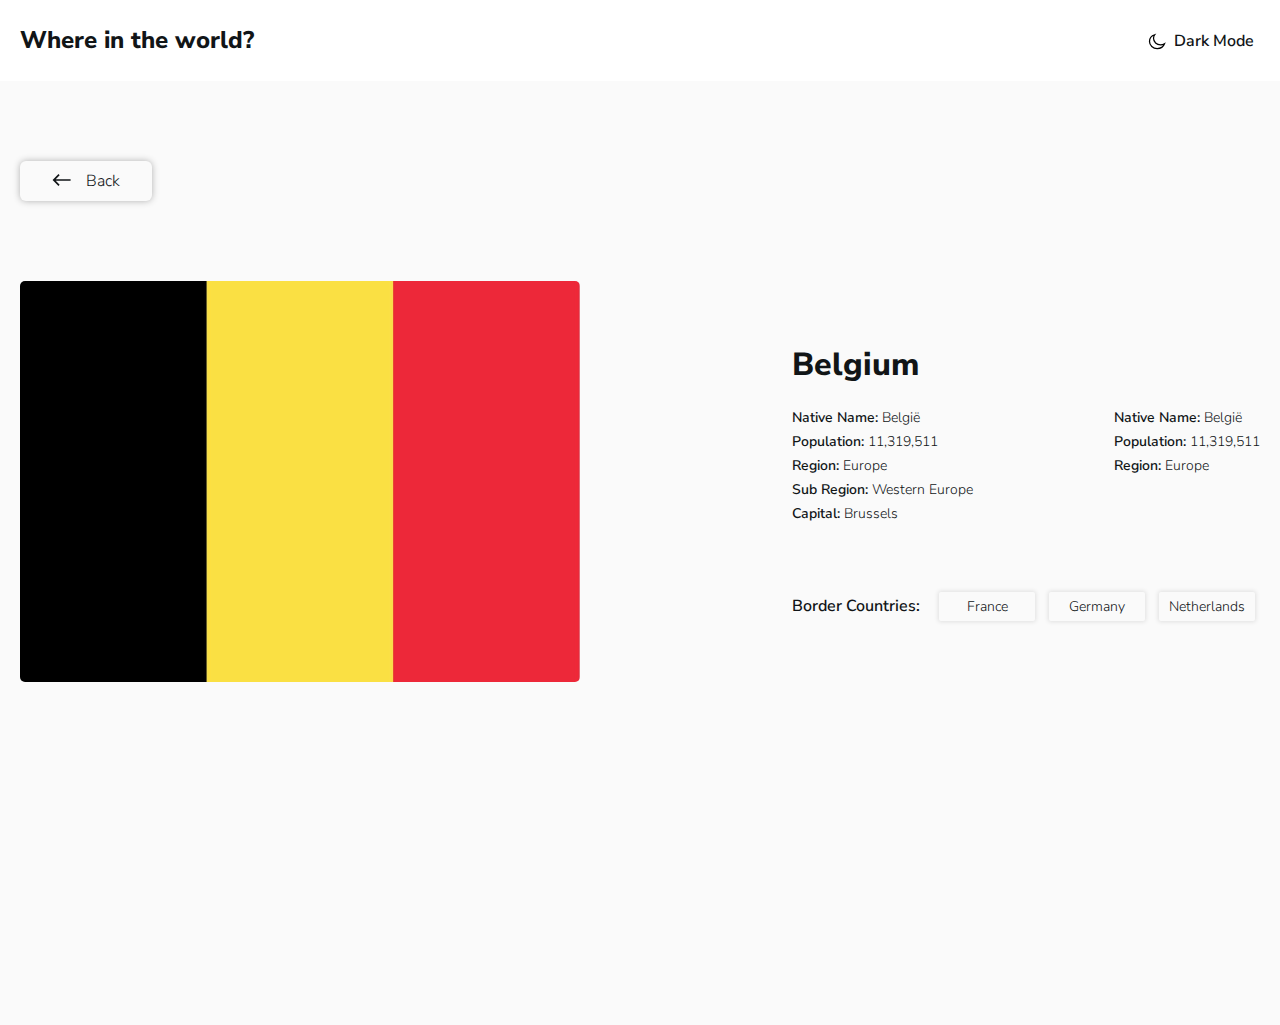
==== more.html @ fc8e3f07 "Add page more and styles" ====
<!DOCTYPE html>
<html lang="en">

<head>
  <meta charset="UTF-8">
  <meta http-equiv="X-UA-Compatible" content="IE=edge">
  <meta name="viewport" content="width=device-width, initial-scale=1.0">
  <title>Countries</title>

  <!-- GOOGLE-FONTS -->
  <link rel="preconnect" href="https://fonts.googleapis.com">
  <link rel="preconnect" href="https://fonts.gstatic.com" crossorigin>
  <link
    href="https://fonts.googleapis.com/css2?family=Alata&family=Josefin+Sans:wght@300&family=Nunito+Sans:wght@300;400;800&display=swap"
    rel="stylesheet">

  <!-- STYLES -->
  <link rel="stylesheet" href="../css/normalize.css">
  <link rel="stylesheet" href="../css/style.css">

</head>

<body>


  <!-- SITE-HEADER -->
  <header class="site-header">
    <div class="container">
      <div class="site-header-wrapper">
        <h2 class="site-header-heading">Where in the world?</h2>
        <button class="button">Dark Mode</button>
      </div>
    </div>
  </header>


  <main class="main-content main-page-more">
    <section class="site-main">
      <div class="container">

        <!-- BACK-LINK -->
        <div class="back-link-block">
          <a class="back-link" href="/index.html"><svg width="19" height="12" fill="none"
              xmlns="http://www.w3.org/2000/svg">
              <path fill-rule="evenodd" clip-rule="evenodd"
                d="m6.464.107 1.179 1.179-3.89 3.889h14.85v1.65H3.753l3.89 3.889-1.179 1.179L.572 6 6.464.107Z"
                fill="currentColor" />
            </svg> <span class="back-link-text">Back </span></a>
        </div>

        <div class="warapper">
          <img class="flag-img" src="img/flag-belgium.png" alt="flag belgium" width="560" height="401"
            srcset="img/flag-belgium.png 1x, img/flag-belgium.png@2x 2x">
          <div class="block">
            <h2 class="more-info-heading">Belgium</h2>
            <div class="text-info-wrapper">
              <div class="more-info-text-block-left">
                <p class="about-states-text">Native Name: <span class="info">België</span></p>
                <p class="about-states-text">Population: <span class="info">11,319,511</span></p>
                <p class="about-states-text">Region: <span class="info"> Europe</span></p>
                <p class="about-states-text">Sub Region: <span class="info">Western Europe</span></p>
                <p class="about-states-text">Capital: <span class="info">Brussels</span></p>
              </div>

              <div class="more-info-text-block-right">
                <p class="about-states-text">Native Name: <span class="info">België</span></p>
                <p class="about-states-text">Population: <span class="info">11,319,511</span></p>
                <p class="about-states-text">Region: <span class="info"> Europe</span></p>
              </div>
            </div>
            <div class="more-info-bottom-block">
              <h3 class="bottom-block-heading">Border Countries:</h3>
              <a class="bottom-block-link bottom-block-link-1" href="index.html">France</a>
              <a class="bottom-block-link bottom-block-link-2" href="index.html">Germany</a>
              <a class="bottom-block-link bottom-block-link-3" href="index.html">Netherlands</a>
             </div>
          </div>
          </section>



  </main>

  <script src="./js/main.js"></script>

</body>

</html>
---- css/style.css ----
/* CUSTOM */
:root {
  --primary: #111517;
  --header-bg: #fff;
  --main-content-bg: #FAFAFA;
  --card-bg: #fff;
  --card-text: #111517;
  --text-color: #979899;
  --select-text: #111517;
  --button-color: #fff;
}

.dark-mode {
  --primary: #fff;
  --header-bg: #2B3844;
  --main-content-bg: #202C36;
  --card-bg: #2B3844;
  --card-text:#848484;
  --text-color: #fff;
  --select-text: #fff;
  --button-color: #111517;
}

* {
  box-sizing: border-box;
}

/* GLOBAL FOCUS */
*:focus {
  outline: 3px dashed var(--primary);
  outline-offset: 3px;
  transition: 0.4s ease;
}

html {
  height: 100%;
  scroll-behavior: smooth;
}

body {
  display: flex;
  flex-direction: column;
  height: 100%;
  padding: 0;
  margin: 0;
  font-family: 'Nunito Sans', 'Arial', sans-serif;
  font-weight: 300;
}

img {
  max-width: 100%;
  height: auto;
}

 /* CONTAINER */
 .container {
  width: 100%;
  max-width: 1320px;
  padding-left: 20px;
  padding-right: 20px;
  margin-left: auto;
  margin-right: auto;
}



/* SITE-HEADER */

.site-header {
  padding-top: 24px;
  padding-bottom: 24px;
  background-color: var(--header-bg);
  box-shadow: 0px 2px 4px rgba(0, 0, 0, 0.0562443);
}

.site-header-wrapper {
  display: flex;
  justify-content: space-between;
  align-items: center;
}

.site-header-heading {
  display: inline-block;
  margin: 0;
  margin-right: 25px;
  flex-shrink: 0;
  font-size: 24px;
  font-weight: 800;
  line-height: 33px;
  color: var(--primary);
}

.button {
  flex-shrink: 0;
  padding-left: 27px;
  font-size: 16px;
  font-weight: 600;
  line-height: 22px;
  border: none;
  color: var(--primary);
  background-color: initial;
  font-weight: 600;
  background-image: url("../img/month.svg");
  background-repeat: no-repeat;
  background-position:  left center;
}


.main-content {
  padding-top: 24px;
  background-color: var(--main-content-bg);
}


/* SECTION-SEARCH-WRAPPER */

.section-search {
  padding-top: 24px;
  padding-bottom: 24px;
}

.section-search-wrapper {
  display: flex;
  justify-content: space-between;
  align-items: center;
}

.search-input {
  width: 480px;
  padding-top: 18px;
  padding-bottom: 18px;
  padding-left: 74px;
  font-size: 14px;
  font-weight: 400;
  line-height: 20px;
  border: none;
  background-color: var(--header-bg);
  color:var(--primary);
  box-shadow: 0px 2px 9px rgba(0, 0, 0, 0.0532439);
  border-radius: 5px;
  background-image: url("../img/search.svg");
  background-repeat: no-repeat;
  background-size: 18px 18px;
  background-position: 32px center ;
}

.search-input::placeholder {
  font-size: 14px;
  font-weight: 400;
  line-height: 20px;
  color:var(--primary);
}

.select {
  width: 200px;
  padding: 18px 7px 18px 24px;
  border: none;
  background-color: var(--header-bg);
  color:var(--primary);
  box-shadow: 0px 2px 9px rgba(0, 0, 0, 0.0532439);
  border-radius: 5px;
}


/* SECTION-ABOUT-STATES */

.about-states {
  padding-top: 24px;
}

.about-states-list {
  display: flex;
  flex-wrap: wrap;
  padding: 0;
  margin: 0;
  list-style: none;
  flex-shrink: 0;
}

.about-states-list-item {
  max-width: 264px;
  border-radius: 5px;
  background-color: var(--card-bg);
  margin-right: 74px;
  margin-bottom: 74px;
}

.about-states-list-item:nth-child(4n) {
  margin-right: 0;
}

.about-states-img {
  display: block;
  width: 264px;
  height: 160px;
  border-radius: 5px;
}

.item-block {
  padding: 24px 0px 46px 24px;
}

.about-states-link {
  display: inline-block;
  margin: 0;
  margin-bottom: 16px;
  display: inline-block;
  font-size: 18px;
  font-weight: 800;
  line-height: 26px;
  color: var(--primary);
  text-decoration: none;
}

.about-states-text {
  margin: 0;
  font-size: 14px;
  font-weight: 600;
  line-height: 16px;
  color: var(--primary);
}

.about-states-text:not(:last-child) {
  margin-bottom: 8px;
}

.info {
  font-size: 14px;
  font-weight: 300;
  line-height: 16px;
  color: var(--primary);
}



/* PAGE MORE */
.main-page-more {
  padding-top: 80px;
  padding-bottom: 343px;
}

.site-main {
}

.back-link-block {
  padding-bottom: 80px;
}
.back-link {
  display: inline-block;
  padding: 10px 32px;
  font-size: 16px;
  font-weight: 300;
  line-height: 20px;
  box-shadow: 0px 0px 7px rgba(0, 0, 0, 0.293139);
  border-radius: 6px;
  color: var(--primary);
  text-decoration: none;
}

.back-link-text {
  margin-left: 11px;
}

.warapper {
  display: flex;
  justify-content: space-between;
  align-items: center;
}
.flag-img {
  display: block;
  width: 560px;
  height: 401px;
  border-radius: 5px;
}
.text-info-wrapper {
  display: flex;
  justify-content: space-between;
}
.more-info-heading {
  display: inline-block;
  margin: 0;
  margin-bottom: 23px;
  font-size: 32px;
  font-weight: 800;
  line-height: 44px;
  color: var(--primary);
}
.more-info-text-block-left {
  margin-right: 141px;
}
.about-states-text {
}
.info {
}
.more-info-text-block-right {
}

.more-info-bottom-block {
  padding-top: 70px;
}
.bottom-block-heading {
  display: inline-block;
  margin: 0;
  margin-right: 15px;
  font-weight: 600;
  font-size: 16px;
  line-height: 24px;
  color: var(--primary);
}
.bottom-block-link {
  display: inline-block;
  width: 96px;
  text-decoration: none;
  font-size: 14px;
  font-weight: 300;
  line-height: 19px;
  box-shadow: 0px 0px 4px 1px rgba(0, 0, 0, 0.104931);
  border-radius: 2px;
  color: var(--primary);
}

.bottom-block-link-1 {
  padding: 5px 28px;
}

.bottom-block-link-2 {
  padding: 5px 20px;
}

.bottom-block-link-3 {
  padding: 5px 10px;
}

.bottom-block-link:not(:last-child) {
  margin-right: 10px;
}
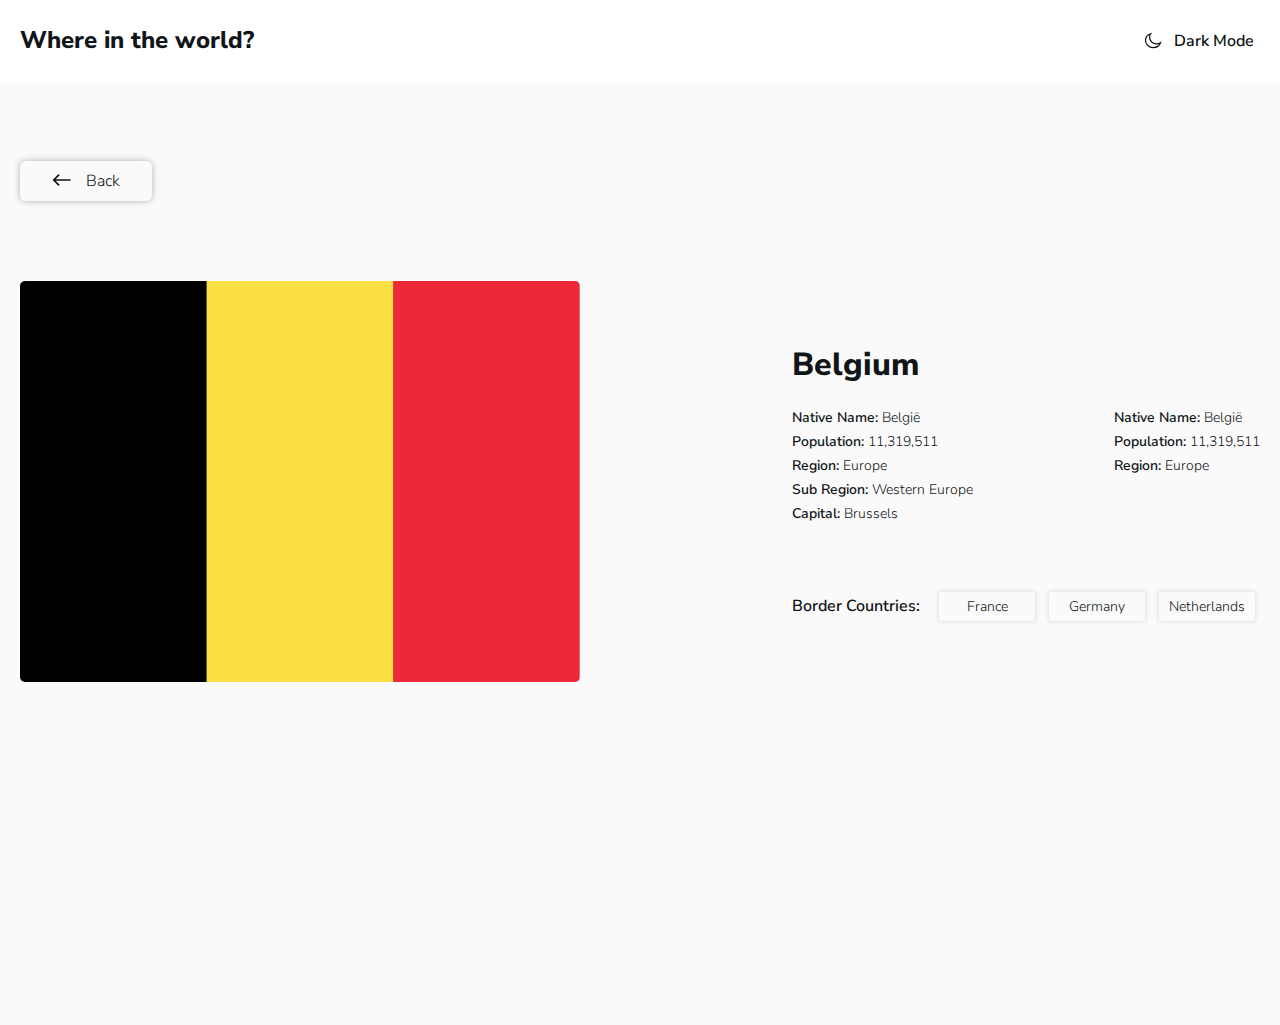
==== commit 72e4b6ac: "Add dark-mode button background img change svg" ====
--- a/more.html
+++ b/more.html
@@ -15,8 +15,9 @@
     rel="stylesheet">
 
   <!-- STYLES -->
-  <link rel="stylesheet" href="../css/normalize.css">
-  <link rel="stylesheet" href="../css/style.css">
+  <link rel="stylesheet" href="css/min.css">
+  <!-- <link rel="stylesheet" href="./css/normalize.css">
+  <link rel="stylesheet" href="./css/style.css"> -->
 
 </head>
 
@@ -28,7 +29,12 @@
     <div class="container">
       <div class="site-header-wrapper">
         <h2 class="site-header-heading">Where in the world?</h2>
-        <button class="button">Dark Mode</button>
+        <button class="button" type="button" id="chk">
+          <svg width="20" height="20" viewBox="0 0 20 20" fill="none" xmlns="http://www.w3.org/2000/svg">
+            <path fill-rule="evenodd" clip-rule="evenodd" d="M13.5532 13.815C9.66857 13.815 6.51929 10.9278 6.51929 7.36821C6.51929 6.0253 6.96679 4.78158 7.73143 3.75C4.69036 4.69515 2.5 7.33122 2.5 10.4381C2.5 14.3385 5.94929 17.5 10.2036 17.5C13.5929 17.5 16.4696 15.4932 17.5 12.7045C16.375 13.4048 15.0161 13.815 13.5532 13.815Z" fill="#fff" stroke="currentColor" stroke-width="1.25"/>
+            </svg>
+          <span class="dark-mode-button-text">Dark Mode</span>
+        </button>
       </div>
     </div>
   </header>
@@ -55,17 +61,17 @@
             <h2 class="more-info-heading">Belgium</h2>
             <div class="text-info-wrapper">
               <div class="more-info-text-block-left">
-                <p class="about-states-text">Native Name: <span class="info">België</span></p>
-                <p class="about-states-text">Population: <span class="info">11,319,511</span></p>
-                <p class="about-states-text">Region: <span class="info"> Europe</span></p>
-                <p class="about-states-text">Sub Region: <span class="info">Western Europe</span></p>
-                <p class="about-states-text">Capital: <span class="info">Brussels</span></p>
+                <h3 class="about-states-text">Native Name: <span class="info">België</span></h3>
+                <h3 class="about-states-text">Population: <span class="info">11,319,511</span></h3>
+                <h3 class="about-states-text">Region: <span class="info"> Europe</span></h3>
+                <h3 class="about-states-text">Sub Region: <span class="info">Western Europe</span></h3>
+                <h3 class="about-states-text">Capital: <span class="info">Brussels</span></h3>
               </div>
 
               <div class="more-info-text-block-right">
-                <p class="about-states-text">Native Name: <span class="info">België</span></p>
-                <p class="about-states-text">Population: <span class="info">11,319,511</span></p>
-                <p class="about-states-text">Region: <span class="info"> Europe</span></p>
+                <h3 class="about-states-text">Native Name: <span class="info">België</span></h3>
+                <h3 class="about-states-text">Population: <span class="info">11,319,511</span></h3>
+                <h3 class="about-states-text">Region: <span class="info"> Europe</span></h3>
               </div>
             </div>
             <div class="more-info-bottom-block">
@@ -75,7 +81,9 @@
               <a class="bottom-block-link bottom-block-link-3" href="index.html">Netherlands</a>
              </div>
           </div>
-          </section>
+        </div>
+       </div>
+      </section>
 
 
 
--- a/css/min.css
+++ b/css/min.css
@@ -0,0 +1 @@
+/*! normalize.css v8.0.1 | MIT License | github.com/necolas/normalize.css */html{line-height:1.15;-webkit-text-size-adjust:100%}body{margin:0}main{display:block}h1{font-size:2em;margin:.67em 0}hr{-webkit-box-sizing:content-box;box-sizing:content-box;height:0;overflow:visible}pre{font-family:monospace,monospace;font-size:1em}a{background-color:transparent}abbr[title]{border-bottom:none;text-decoration:underline;-webkit-text-decoration:underline dotted;text-decoration:underline dotted}b,strong{font-weight:bolder}code,kbd,samp{font-family:monospace,monospace;font-size:1em}small{font-size:80%}sub,sup{font-size:75%;line-height:0;position:relative;vertical-align:baseline}sub{bottom:-.25em}sup{top:-.5em}img{border-style:none}button,input,optgroup,select,textarea{font-family:inherit;font-size:100%;line-height:1.15;margin:0}button,input{overflow:visible}button,select{text-transform:none}[type=button],[type=reset],[type=submit],button{-webkit-appearance:button}[type=button]::-moz-focus-inner,[type=reset]::-moz-focus-inner,[type=submit]::-moz-focus-inner,button::-moz-focus-inner{border-style:none;padding:0}[type=button]:-moz-focusring,[type=reset]:-moz-focusring,[type=submit]:-moz-focusring,button:-moz-focusring{outline:1px dotted ButtonText}fieldset{padding:.35em .75em .625em}legend{-webkit-box-sizing:border-box;box-sizing:border-box;color:inherit;display:table;max-width:100%;padding:0;white-space:normal}progress{vertical-align:baseline}textarea{overflow:auto}[type=checkbox],[type=radio]{-webkit-box-sizing:border-box;box-sizing:border-box;padding:0}[type=number]::-webkit-inner-spin-button,[type=number]::-webkit-outer-spin-button{height:auto}[type=search]{-webkit-appearance:textfield;outline-offset:-2px}[type=search]::-webkit-search-decoration{-webkit-appearance:none}::-webkit-file-upload-button{-webkit-appearance:button;font:inherit}details{display:block}summary{display:list-item}template{display:none}[hidden]{display:none}:root{--primary:#111517;--header-bg:#fff;--main-content-bg:#FAFAFA;--card-bg:#fff;--card-text:#111517;--text-color:#979899;--select-text:#111517;--button-color:#fff}.dark-mode{--primary:#fff;--header-bg:#2B3844;--main-content-bg:#202C36;--card-bg:#2B3844;--card-text:#848484;--text-color:#fff;--select-text:#fff;--button-color:#111517}*{-webkit-box-sizing:border-box;box-sizing:border-box}:focus{outline:3px dashed var(--primary);outline-offset:3px;-webkit-transition:.4s ease;-o-transition:.4s ease;transition:.4s ease}html{height:100%;scroll-behavior:smooth}body{display:-webkit-box;display:-ms-flexbox;display:flex;-webkit-box-orient:vertical;-webkit-box-direction:normal;-ms-flex-direction:column;flex-direction:column;height:100%;padding:0;margin:0;font-family:'Nunito Sans',Arial,sans-serif;font-weight:300}img{max-width:100%;height:auto}.container{width:100%;max-width:1320px;padding-left:20px;padding-right:20px;margin-left:auto;margin-right:auto}.site-header{padding-top:24px;padding-bottom:24px;background-color:var(--header-bg);-webkit-box-shadow:0 2px 4px rgba(0,0,0,.0562443);box-shadow:0 2px 4px rgba(0,0,0,.0562443)}.site-header-wrapper{display:-webkit-box;display:-ms-flexbox;display:flex;-webkit-box-pack:justify;-ms-flex-pack:justify;justify-content:space-between;-webkit-box-align:center;-ms-flex-align:center;align-items:center}.site-header-heading{display:inline-block;margin:0;margin-right:25px;-ms-flex-negative:0;flex-shrink:0;font-size:24px;font-weight:800;line-height:33px;color:var(--primary)}.button{-ms-flex-negative:0;flex-shrink:0;display:-webkit-box;display:-ms-flexbox;display:flex;text-align:center;font-size:16px;font-weight:600;line-height:22px;border:none;color:var(--primary);background-color:initial;font-weight:600;cursor:pointer}.dark-mode-button-text{margin-left:11px}.main-content{padding-top:24px;background-color:var(--main-content-bg)}.section-search{padding-top:24px;padding-bottom:24px}.section-search-wrapper{display:-webkit-box;display:-ms-flexbox;display:flex;-webkit-box-pack:justify;-ms-flex-pack:justify;justify-content:space-between;-webkit-box-align:center;-ms-flex-align:center;align-items:center}.search-input{width:480px;padding-top:18px;padding-bottom:18px;padding-left:74px;font-size:14px;font-weight:400;line-height:20px;border:none;background-color:var(--header-bg);color:var(--primary);-webkit-box-shadow:0 2px 9px rgba(0,0,0,.0532439);box-shadow:0 2px 9px rgba(0,0,0,.0532439);border-radius:5px;background-image:url("../img/search.svg");background-repeat:no-repeat;background-size:18px 18px;background-position:32px center}.search-input::-webkit-input-placeholder{font-size:14px;font-weight:400;line-height:20px;color:var(--primary)}.search-input::-moz-placeholder{font-size:14px;font-weight:400;line-height:20px;color:var(--primary)}.search-input:-ms-input-placeholder{font-size:14px;font-weight:400;line-height:20px;color:var(--primary)}.search-input::-ms-input-placeholder{font-size:14px;font-weight:400;line-height:20px;color:var(--primary)}.search-input::placeholder{font-size:14px;font-weight:400;line-height:20px;color:var(--primary)}.select{width:200px;padding:18px 7px 18px 24px;border:none;background-color:var(--header-bg);color:var(--primary);-webkit-box-shadow:0 2px 9px rgba(0,0,0,.0532439);box-shadow:0 2px 9px rgba(0,0,0,.0532439);border-radius:5px}.about-states{padding-top:24px}.about-states-list{display:-webkit-box;display:-ms-flexbox;display:flex;-ms-flex-wrap:wrap;flex-wrap:wrap;padding:0;margin:0;list-style:none;-ms-flex-negative:0;flex-shrink:0}.about-states-list-item{max-width:264px;border-radius:5px;background-color:var(--card-bg);margin-right:74px;margin-bottom:74px}.about-states-list-item:nth-child(4n){margin-right:0}.about-states-img{display:block;width:264px;height:160px;border-radius:5px 5px 0 0}.item-block{padding:24px 0 46px 24px}.about-states-link{display:inline-block;margin:0;margin-bottom:16px;display:inline-block;font-size:18px;font-weight:800;line-height:26px;color:var(--primary);text-decoration:none}.about-states-text{margin:0;font-size:14px;font-weight:600;line-height:16px;color:var(--primary)}.about-states-text:not(:last-child){margin-bottom:8px}.info{font-size:14px;font-weight:300;line-height:16px;color:var(--primary)}.main-page-more{padding-top:80px;padding-bottom:343px}.back-link-block{padding-bottom:80px}.back-link{display:inline-block;padding:10px 32px;font-size:16px;font-weight:300;line-height:20px;-webkit-box-shadow:0 0 7px rgba(0,0,0,.293139);box-shadow:0 0 7px rgba(0,0,0,.293139);border-radius:6px;color:var(--primary);text-decoration:none}.back-link-text{margin-left:11px}.warapper{display:-webkit-box;display:-ms-flexbox;display:flex;-webkit-box-pack:justify;-ms-flex-pack:justify;justify-content:space-between;-webkit-box-align:center;-ms-flex-align:center;align-items:center}.flag-img{display:block;width:560px;height:401px;margin-right:25px;border-radius:5px}.text-info-wrapper{display:-webkit-box;display:-ms-flexbox;display:flex;-webkit-box-pack:justify;-ms-flex-pack:justify;justify-content:space-between}.more-info-heading{display:inline-block;margin:0;margin-bottom:23px;font-size:32px;font-weight:800;line-height:44px;color:var(--primary)}.more-info-text-block-left{margin-right:141px}.more-info-bottom-block{padding-top:70px}.bottom-block-heading{display:inline-block;margin:0;margin-right:15px;font-weight:600;font-size:16px;line-height:24px;color:var(--primary)}.bottom-block-link{display:inline-block;width:96px;text-decoration:none;font-size:14px;font-weight:300;line-height:19px;-webkit-box-shadow:0 0 4px 1px rgba(0,0,0,.104931);box-shadow:0 0 4px 1px rgba(0,0,0,.104931);border-radius:2px;color:var(--primary)}.bottom-block-link-1{padding:5px 28px}.bottom-block-link-2{padding:5px 20px}.bottom-block-link-3{padding:5px 10px}.bottom-block-link:not(:last-child){margin-right:10px}--- a/css/style.css
+++ b/css/style.css
@@ -92,7 +92,8 @@
 
 .button {
   flex-shrink: 0;
-  padding-left: 27px;
+  display: flex;
+  text-align: center;
   font-size: 16px;
   font-weight: 600;
   line-height: 22px;
@@ -100,11 +101,12 @@
   color: var(--primary);
   background-color: initial;
   font-weight: 600;
-  background-image: url("../img/month.svg");
-  background-repeat: no-repeat;
-  background-position:  left center;
-}
-
+  cursor: pointer;
+}
+
+.dark-mode-button-text {
+  margin-left: 11px;
+}
 
 .main-content {
   padding-top: 24px;
@@ -193,7 +195,7 @@
   display: block;
   width: 264px;
   height: 160px;
-  border-radius: 5px;
+  border-radius: 5px 5px 0px 0px;
 }
 
 .item-block {
@@ -230,7 +232,6 @@
   line-height: 16px;
   color: var(--primary);
 }
-
 
 
 /* PAGE MORE */
@@ -239,12 +240,10 @@
   padding-bottom: 343px;
 }
 
-.site-main {
-}
-
 .back-link-block {
   padding-bottom: 80px;
 }
+
 .back-link {
   display: inline-block;
   padding: 10px 32px;
@@ -266,16 +265,20 @@
   justify-content: space-between;
   align-items: center;
 }
+
 .flag-img {
   display: block;
   width: 560px;
   height: 401px;
+  margin-right: 25px;
   border-radius: 5px;
 }
+
 .text-info-wrapper {
   display: flex;
   justify-content: space-between;
 }
+
 .more-info-heading {
   display: inline-block;
   margin: 0;
@@ -285,19 +288,15 @@
   line-height: 44px;
   color: var(--primary);
 }
+
 .more-info-text-block-left {
   margin-right: 141px;
 }
-.about-states-text {
-}
-.info {
-}
-.more-info-text-block-right {
-}
 
 .more-info-bottom-block {
   padding-top: 70px;
 }
+
 .bottom-block-heading {
   display: inline-block;
   margin: 0;
@@ -307,6 +306,7 @@
   line-height: 24px;
   color: var(--primary);
 }
+
 .bottom-block-link {
   display: inline-block;
   width: 96px;
